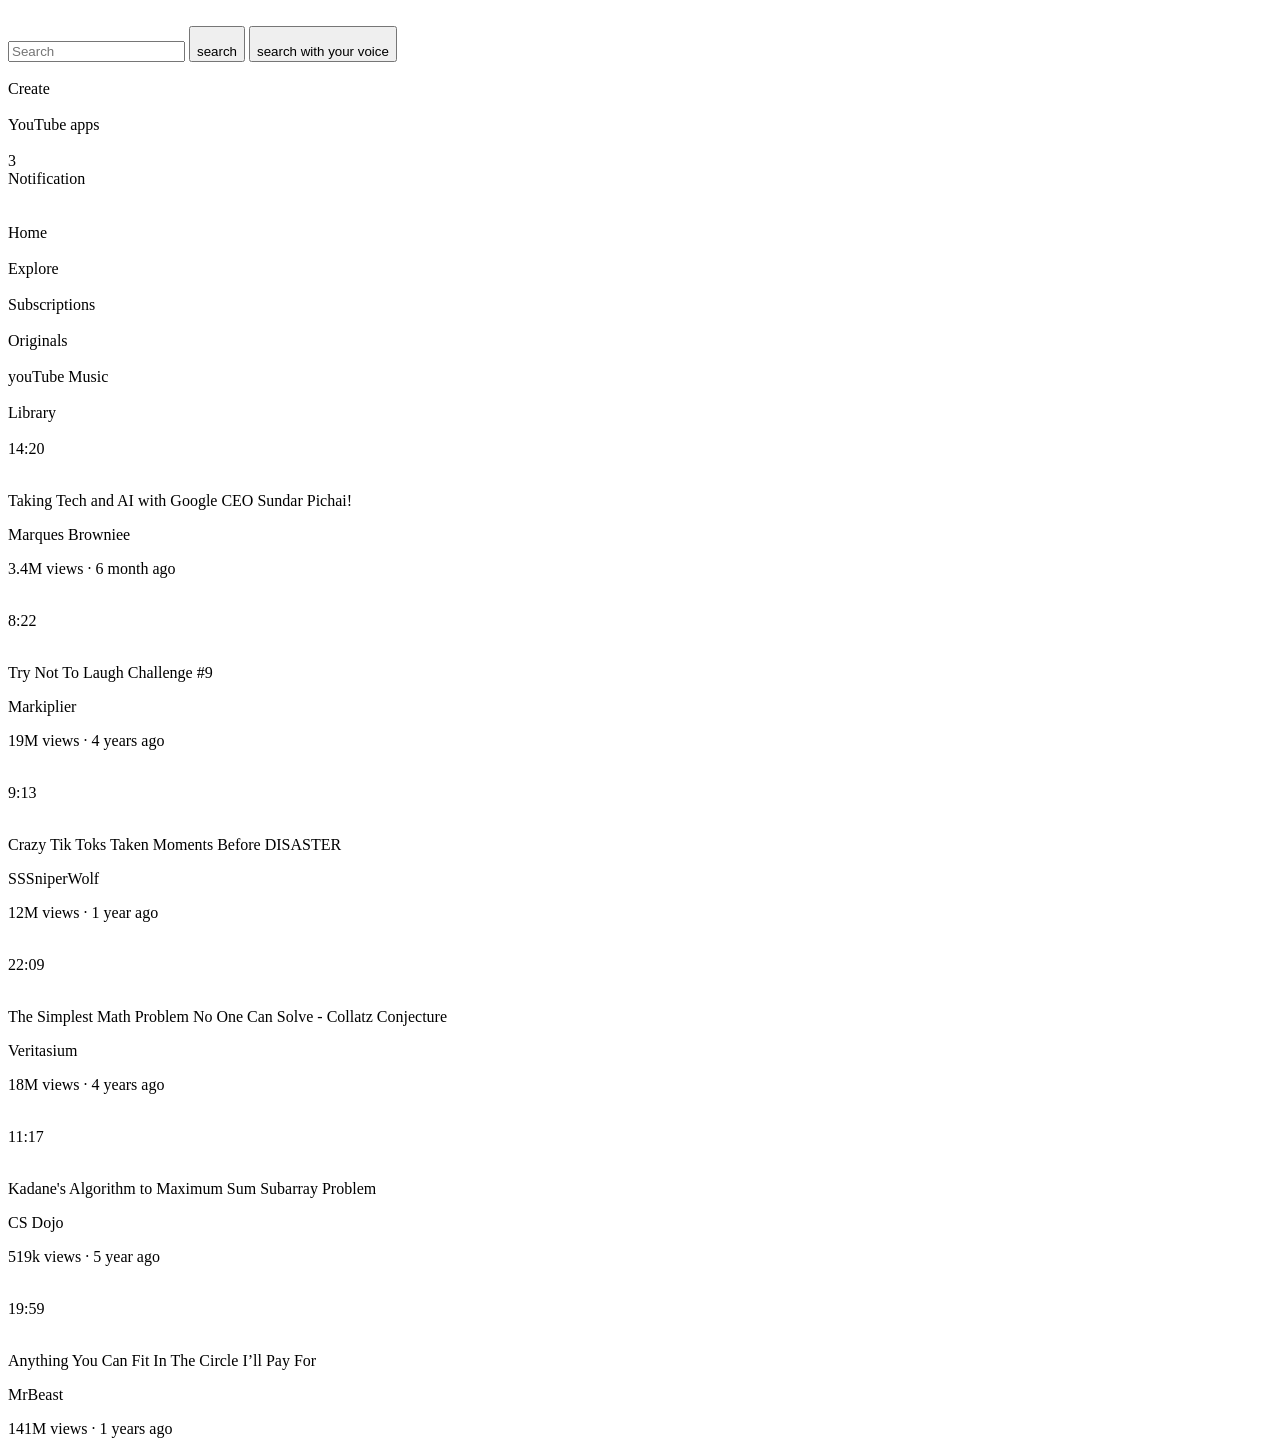
==== index.html @ f72bddb7 "add" ====
<!DOCTYPE html>
<html>
    <head>
        <title>YOUTUBE</title>
        <link rel="preconnect" href="https://fonts.googleapis.com">
        <link rel="preconnect" href="https://fonts.gstatic.com" crossorigin>
        <link href="https://fonts.googleapis.com/css2?family=Roboto:ital,wght@0,100..900;1,100..900&display=swap" rel="stylesheet">
        <link rel="stylesheet" href="/youtube-website/styles/general.css">
        <link rel="stylesheet" href="/youtube-website/styles/header.css">
        <link rel="stylesheet" href="/youtube-website/styles/video.css">
        <link rel="stylesheet" href="/youtube-website/styles/sidebar.css">
    </head>
    <body>
        <div class="header">
            <div class="left-section">
                <img class="hamburger-menu" src="/icons/hamburger-menu.svg" alt="">
                <img class="youtube-logo" src="/icons/youtube-logo.svg" alt="">
            </div>
            <div class="middle-section"><input class="search-bar" type="text" 
                placeholder="Search">
                <button class="search-button">
                    <img class="search-icon" src="/icons/search.svg" alt="">
                    <div class="tooltip">search</div>
                </button>
                <button class="voice-search-button">
                    <img class="voice-search-icon" src="/icons/voice-search-icon.svg" alt="">
                    <div class="tooltip">search with your voice</div>
                </button>
            </div>

            <div class="right-section">
                <div class="upload-icon-container">
                    <img class="upload-icon" src="/icons/upload.svg" alt="">
                    <div class="tooltip">Create</div>
                </div>
                <div class="youtube-apps-icon-container">
                    <img class="youtube-apps-icon" src="/icons/youtube-apps.svg" alt="">
                    <div class="tooltip">YouTube apps</div>
                </div>
                
                <div class="notification-icon-container">
                    <img class="notification-icon" src="/icons/notifications (1).svg" alt="">
                    <div class="notifications-count">3</div>
                    <div class="tooltip">Notification</div>
                </div>
                <img class="current-user-picture" src="/youtube-website/my-channel.jpeg" alt="">
            </div>
        </div>
        <div class="sidebar">
            <div class="sidebar-link">
                <img src="/icons/home.svg" alt="">
                <div>Home</div>
            </div>
            <div class="sidebar-link">
                <img src="/icons/explore.svg" alt="">
                <div>Explore</div>
            </div>
            <div class="sidebar-link">
                <img src="/icons/subscriptions.svg" alt="">
                <div>Subscriptions</div>
            </div>
            <div class="sidebar-link">
                <img src="/icons/originals.svg" alt="">
                <div>Originals</div>
            </div>
            <div class="sidebar-link">
                <img src="/icons/youtube-music.svg" alt="">
                <div>youTube Music</div>
            </div>
            <div class="sidebar-link">
                <img src="/icons/library.svg" alt="">
                <div>Library</div>
            </div>
        </div>
        <div class="video-all">
        <div class="video-preview">
            <div class="thumnail-row" >
                <img class="p1" src="/youtube-website/thumbnail-1.webp" alt="">
                <div class="video-time">14:20</div>
            </div>
            <div class="video-grid-info">
                <div class="channel-picture">
                    <img class="profile-picture" src="/youtube-website/profile-1.jpeg" alt="">
                </div>
                <div class="video-info">
                    <p class="video-title ">
                    Taking Tech and AI 
                    with Google CEO Sundar Pichai&excl;
                    </p>
                    <p class="video-author">
                        Marques Browniee
                    </p>
                    <p class="video-status">
                    3.4M views &#183; 6 month ago 
                    </p>
                </div>
            </div>
        </div>

        <div class="video-preview">
            <div class="thumnail-row" >
                <img class="p1" src="/youtube-website/thumbnail-2.webp" alt="">
                <div class="video-time">8:22</div>
            </div>
            <div class="video-grid-info">
                <div class="channel-picture">
                    <img class="profile-picture" src="/youtube-website/profile-2.jpeg" alt="">
                </div>
                <div class="video-info">
                    <p class="video-title ">
                        Try Not To Laugh Challenge #9
                    </p>
                    <p class="video-author">
                        Markiplier
                    </p>
                    <p class="video-status">
                    19M views &#183; 4 years ago 
                    </p>
                </div>
            </div>
        </div>


        <div class="video-preview">
            <div class="thumnail-row" >
                <img class="p1" src="/youtube-website/thumbnail-3.webp" alt="">
                <div class="video-time">9:13</div>
            </div>
            <div class="video-grid-info">
                <div class="channel-picture">
                    <img class="profile-picture" src="/youtube-website/profile-3.jpeg" alt="">
                </div>
                <div class="video-info">
                    <p class="video-title ">
                        Crazy Tik Toks Taken Moments Before DISASTER
                    </p>
                    <p class="video-author">
                        SSSniperWolf
                    </p>
                    <p class="video-status">
                    12M views &#183; 1 year ago 
                    </p>
                </div>
            </div>
        </div>

        <div class="video-preview">
            <div class="thumnail-row" >
                <img class="p1" src="/youtube-website/thumbnail-4.webp" alt="">
                <div class="video-time">22:09</div>
            </div>
            <div class="video-grid-info">
                <div class="channel-picture">
                    <img class="profile-picture" src="/youtube-website/profile-4.jpeg" alt="">
                </div>
                <div class="video-info">
                    <p class="video-title "> 
                        The Simplest Math Problem No One 
                        Can Solve - Collatz Conjecture
                    </p>
                    <p class="video-author">
                        Veritasium
                    </p>
                    <p class="video-status">
                    18M views &#183; 4 years ago 
                    </p>
                </div>
            </div>
        </div>


        <div class="video-preview">
            <div class="thumnail-row" >
                <img class="p1" src="/youtube-website/thumbnail-5.webp" alt="">
                <div class="video-time">11:17</div>
            </div>
            <div class="video-grid-info">
                <div class="channel-picture">
                    <img class="profile-picture" src="/youtube-website/profile-5.jpeg" alt="">
                </div>
                <div class="video-info">
                    <p class="video-title "> 
                        Kadane's Algorithm to Maximum 
                        Sum Subarray Problem
                    </p>
                    <p class="video-author">
                        CS Dojo
                    </p>
                    <p class="video-status">
                    519k views &#183; 5 year ago 
                    </p>
                </div>
            </div>
        </div>

        <div class="video-preview">
            <div class="thumnail-row" >
                <img class="p1" src="/youtube-website/thumbnail-6.webp" alt="">
                <div class="video-time">19:59</div>
            </div>
            <div class="video-grid-info">
                <div class="channel-picture">
                    <img class="profile-picture" src="/youtube-website/profile-6.jpeg" alt="">
                </div>
                <div class="video-info">
                    <p class="video-title ">
                        Anything You Can Fit In The 
                        Circle I’ll Pay For
                    </p>
                    <p class="video-author">
                        MrBeast
                    </p>
                    <p class="video-status">
                    141M views &#183; 1 years ago 
                    </p>
                </div>
            </div>
        </div>
        </div>

    </body>
</html>
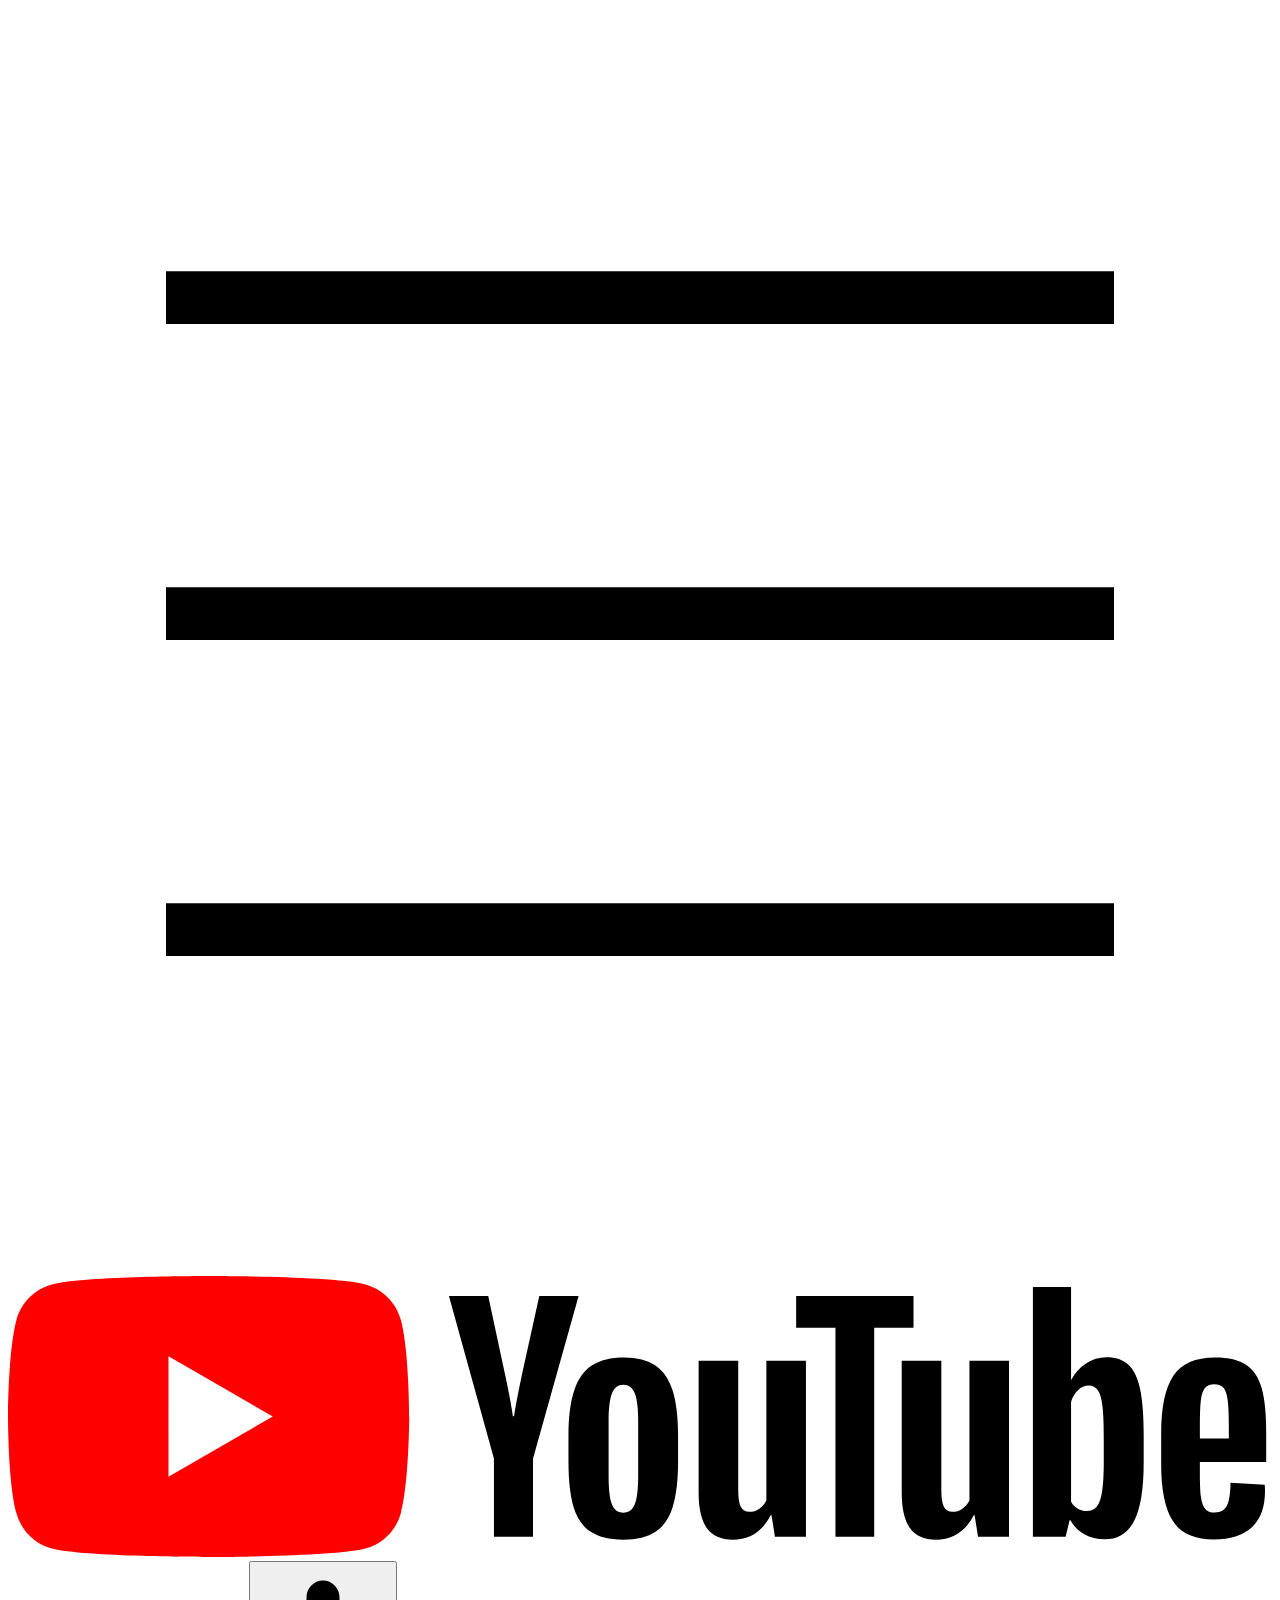
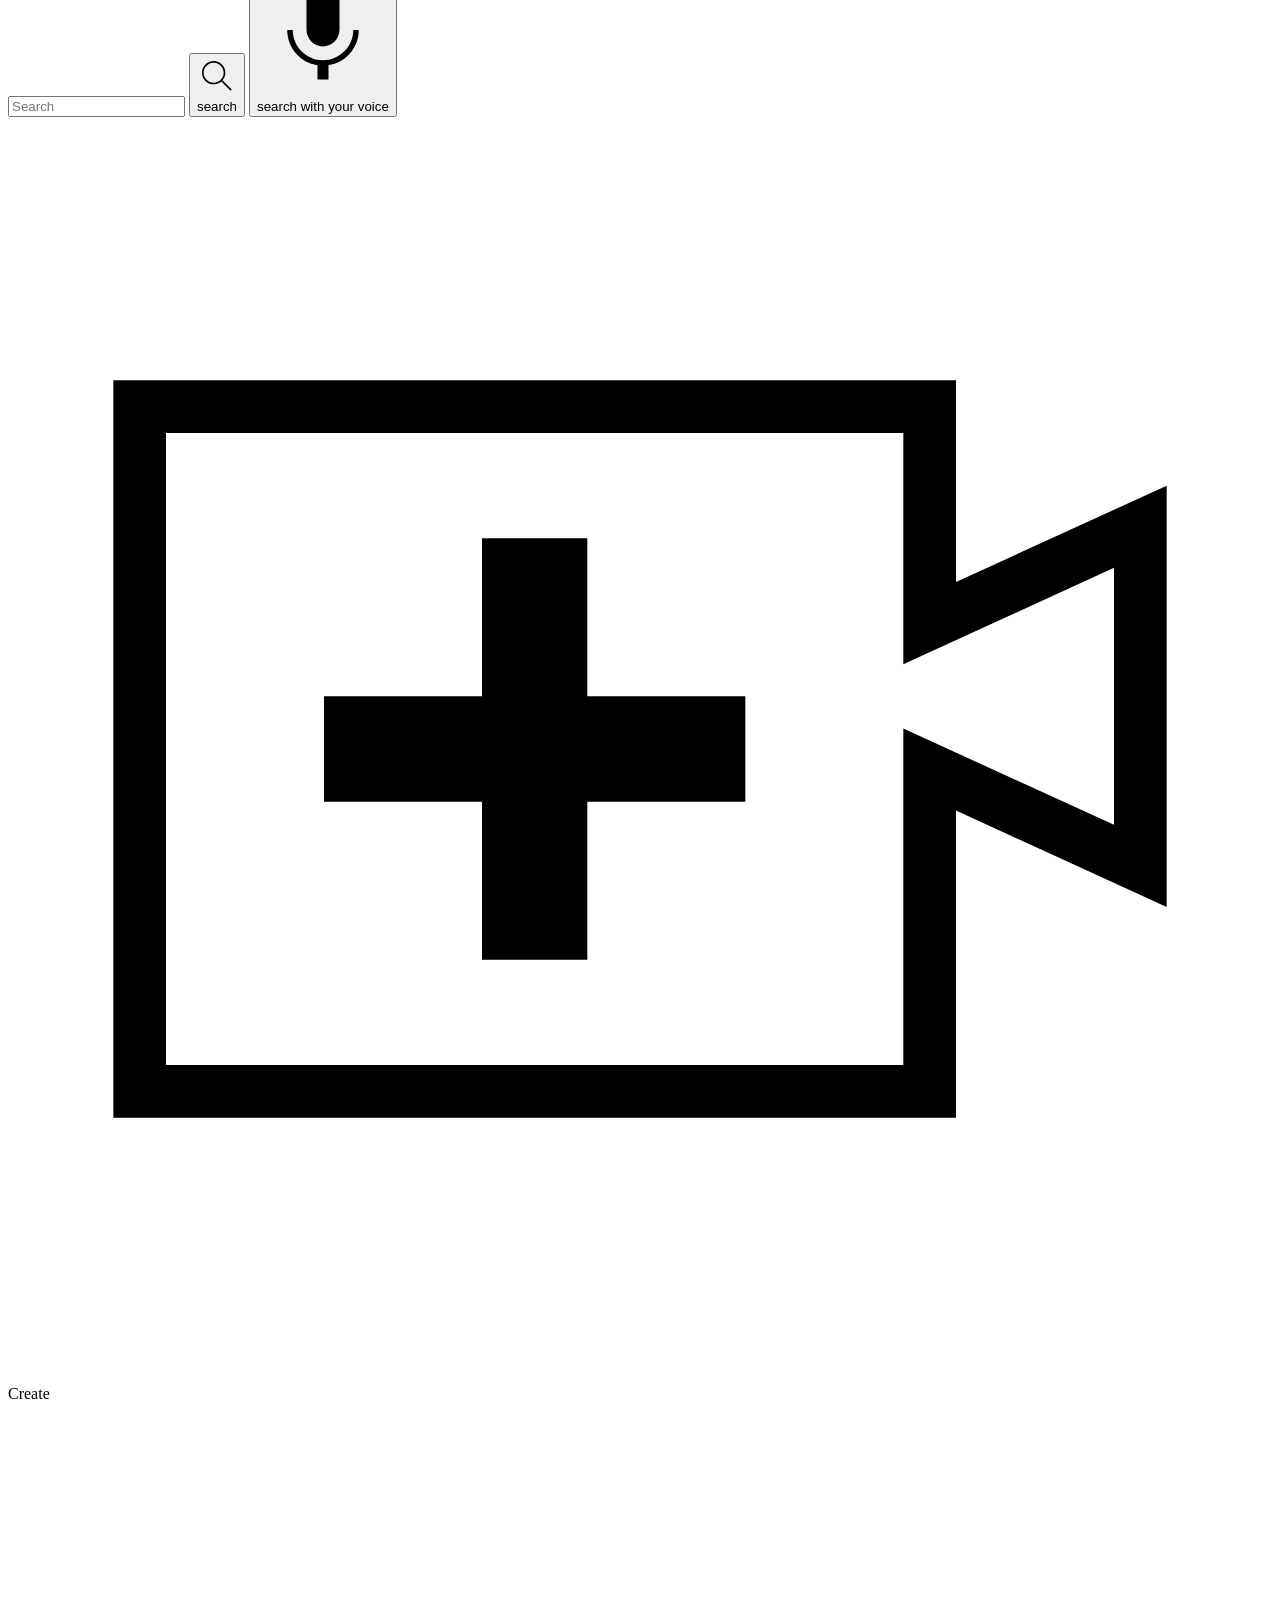
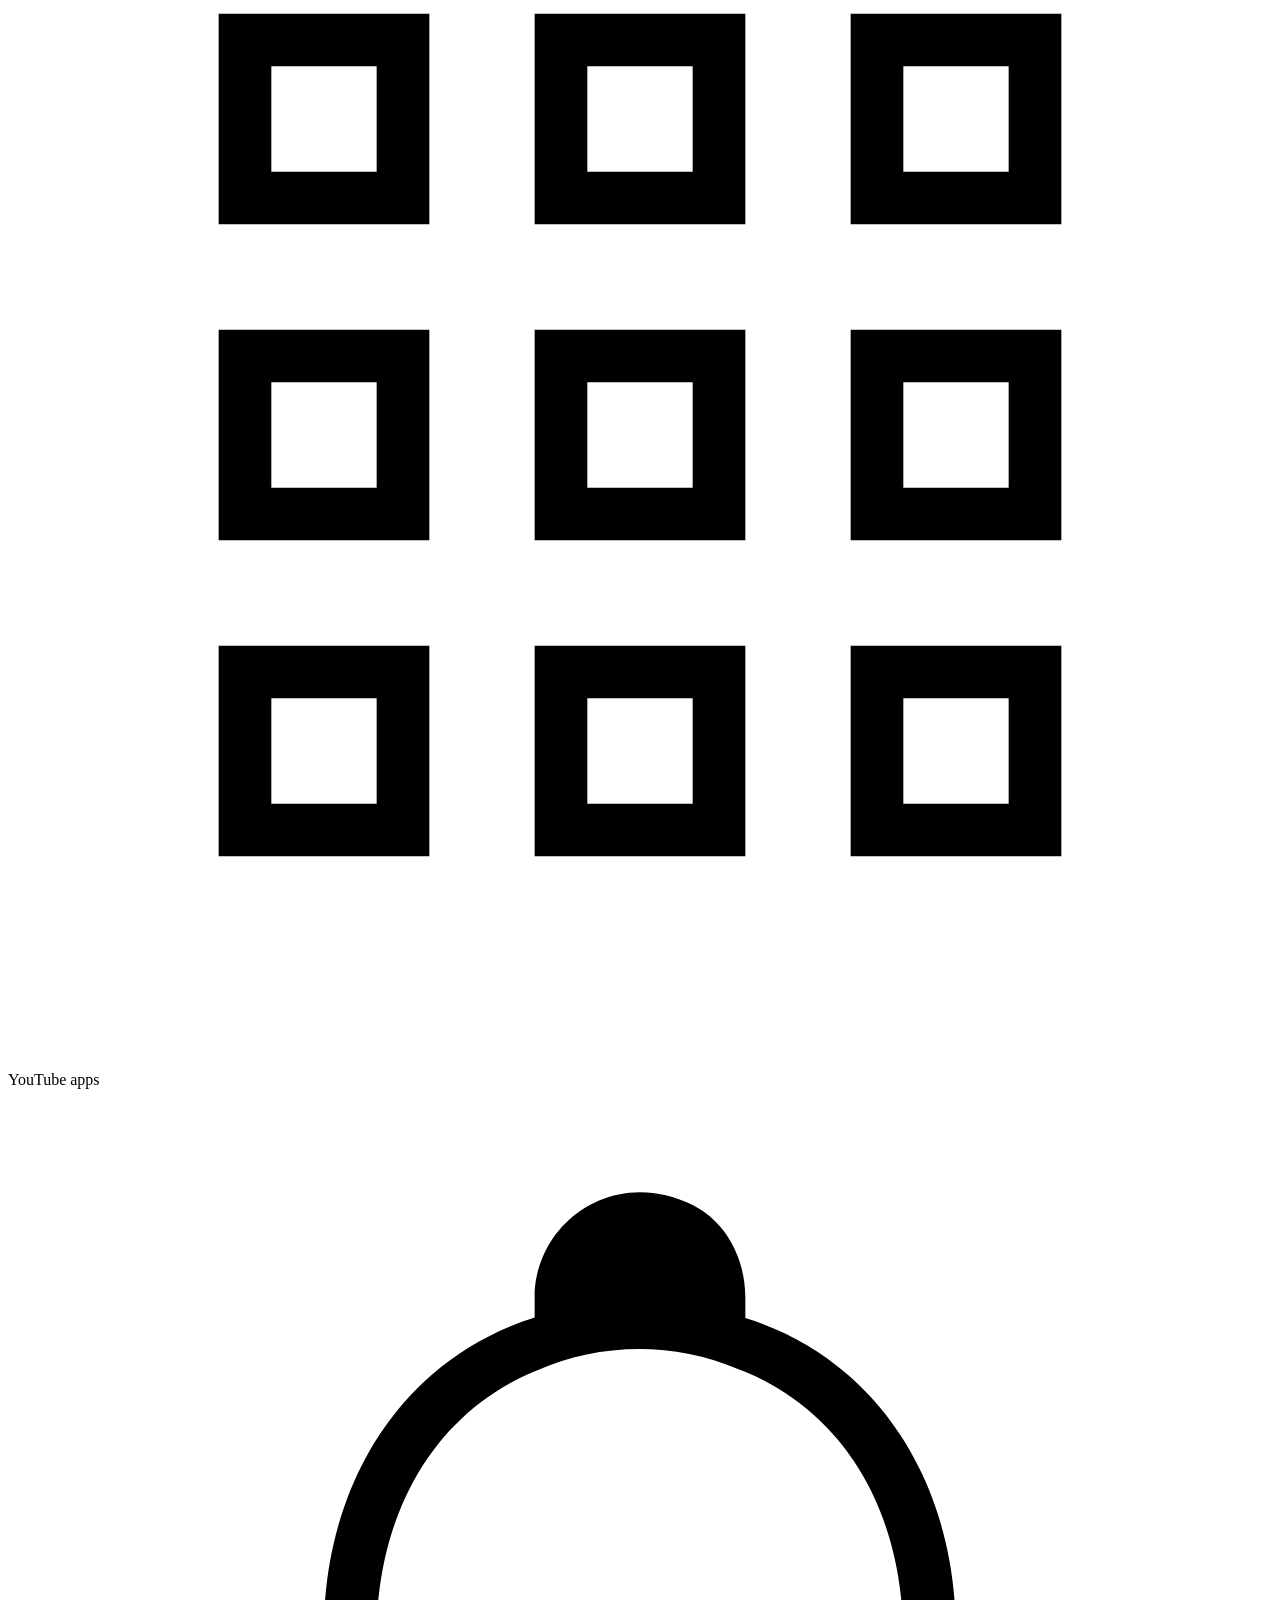
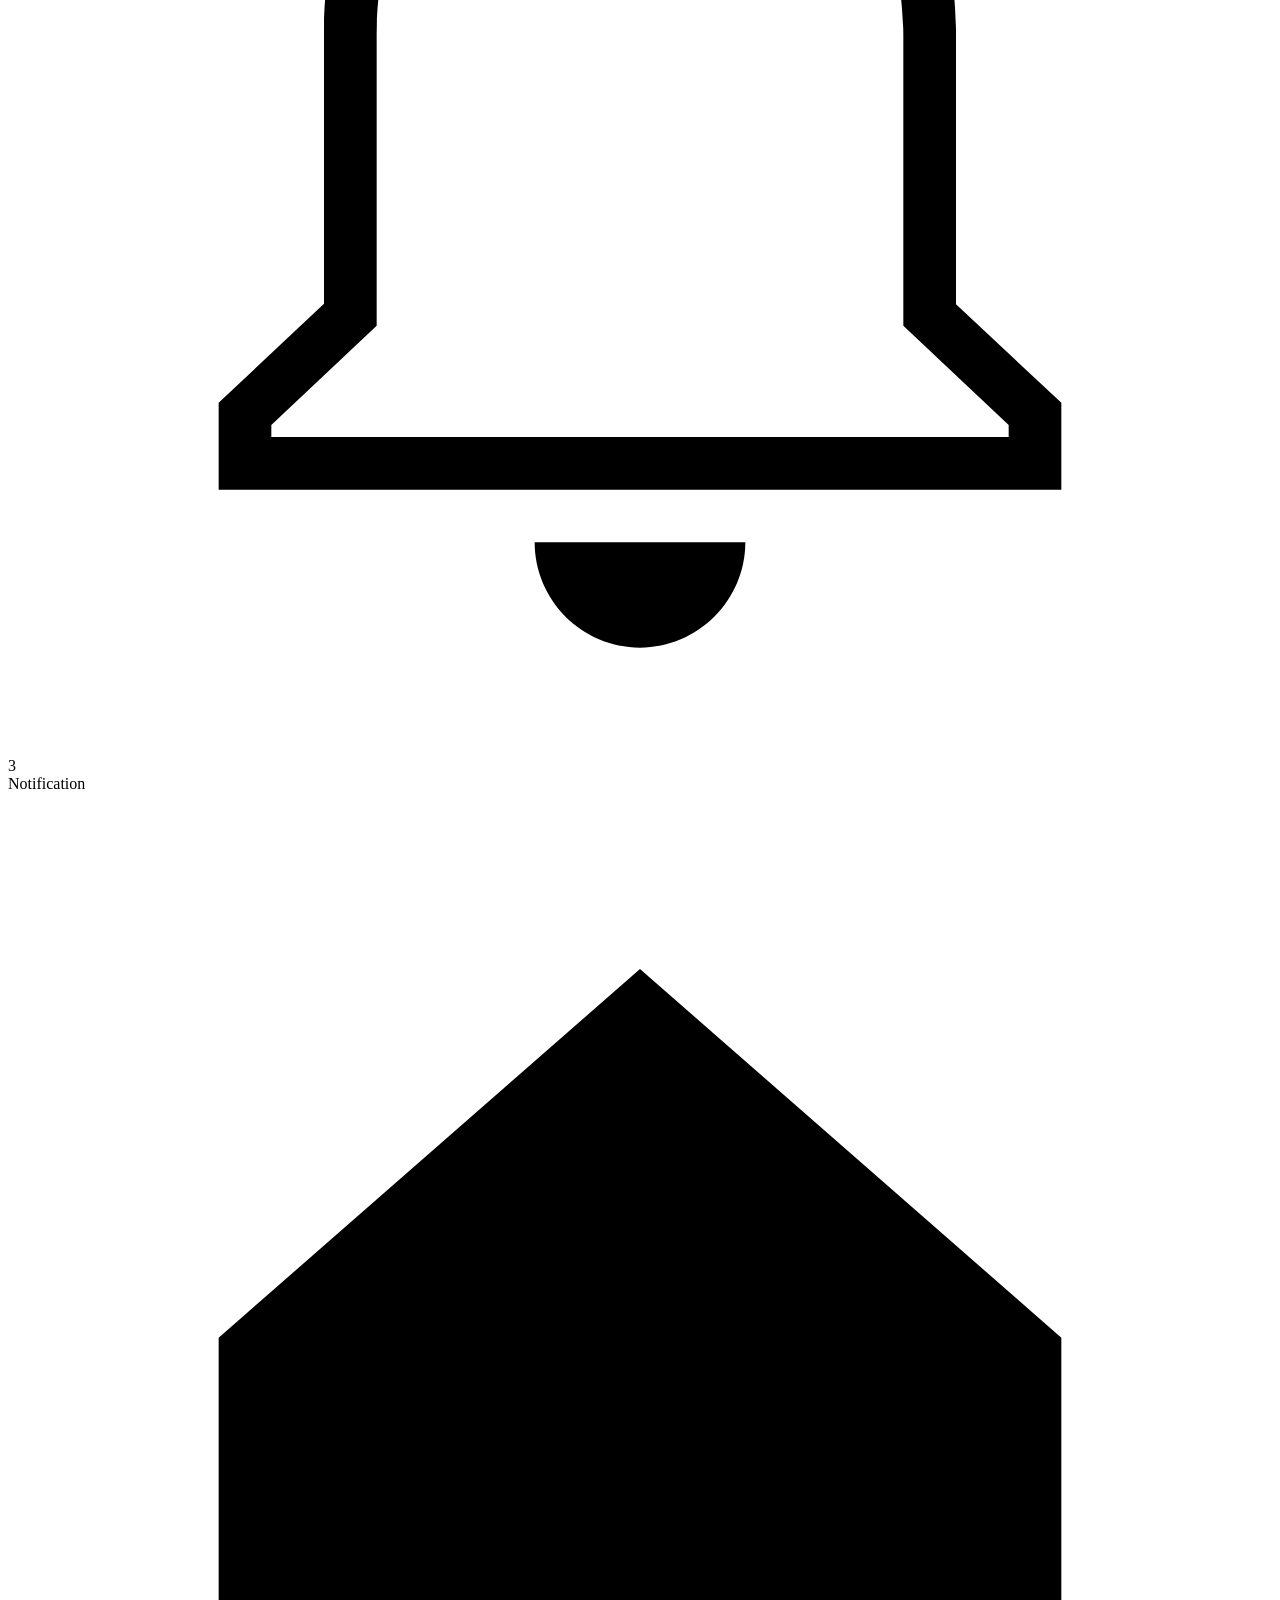
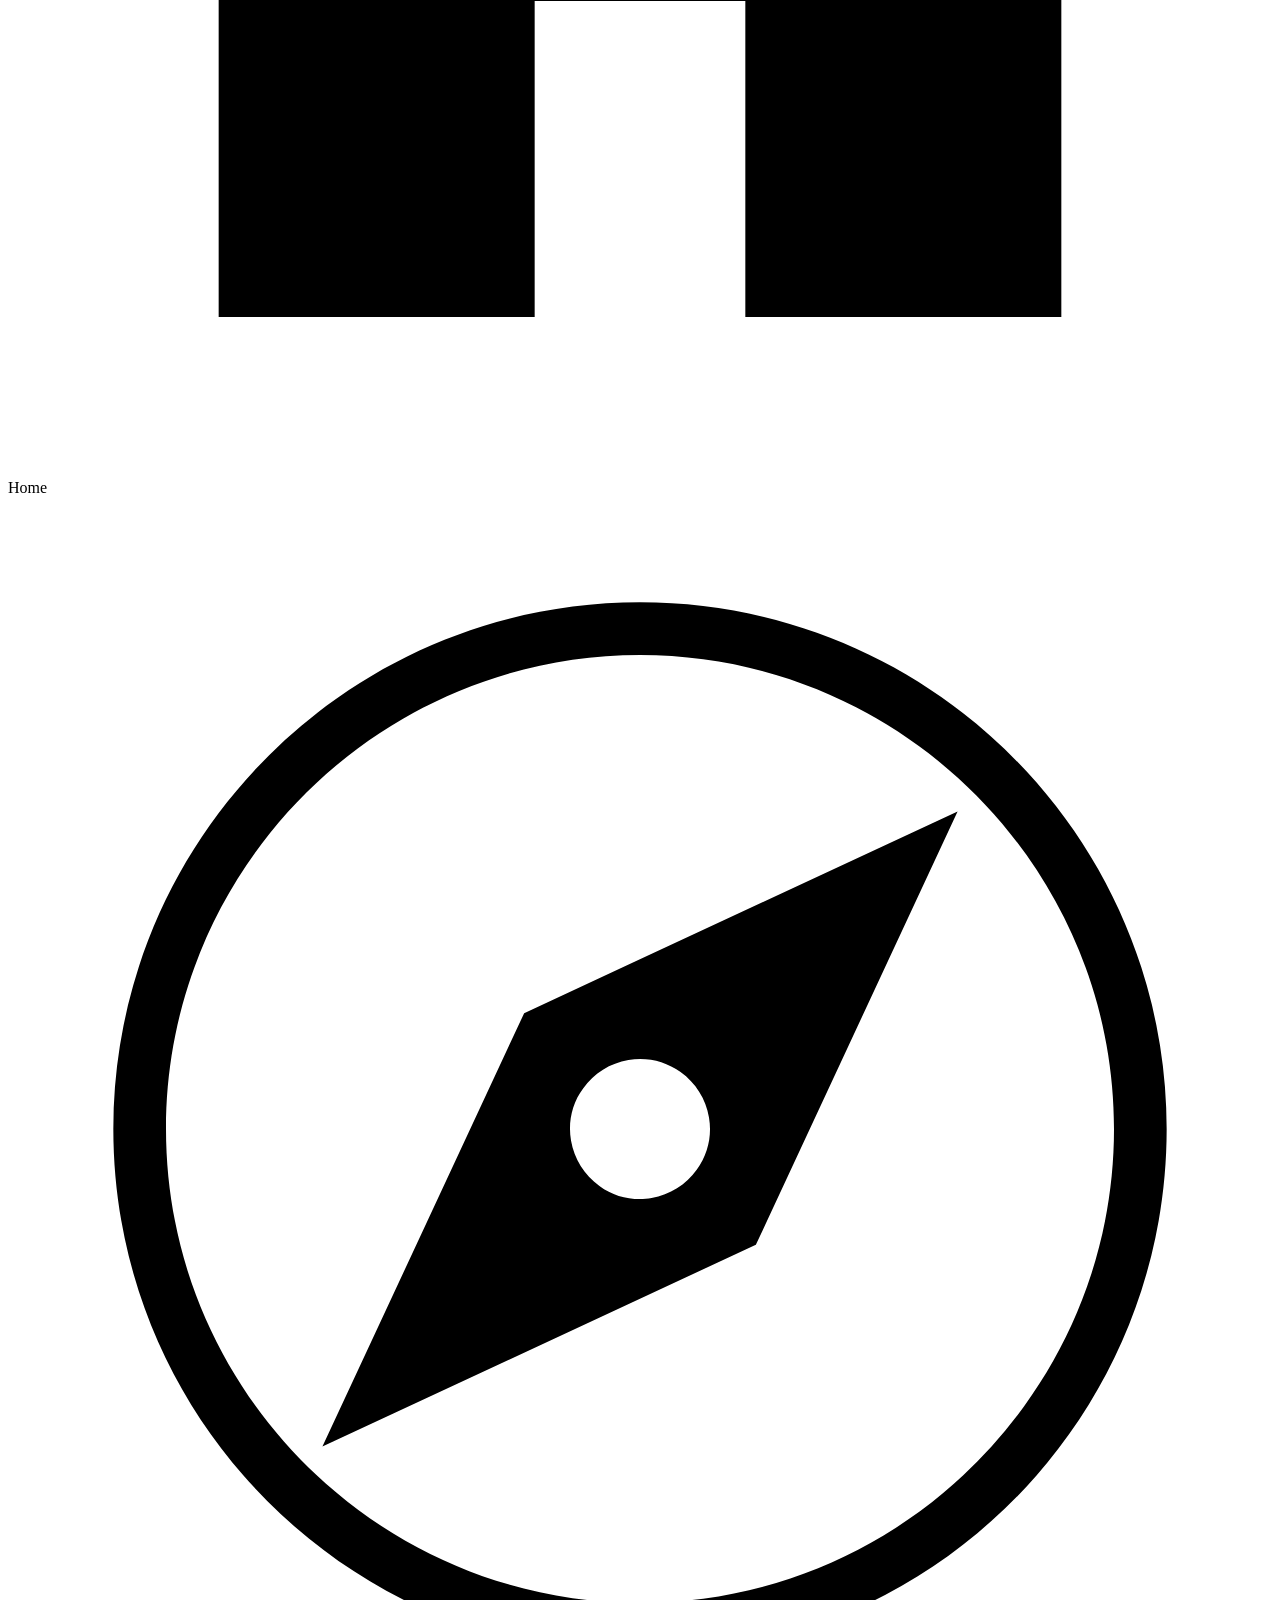
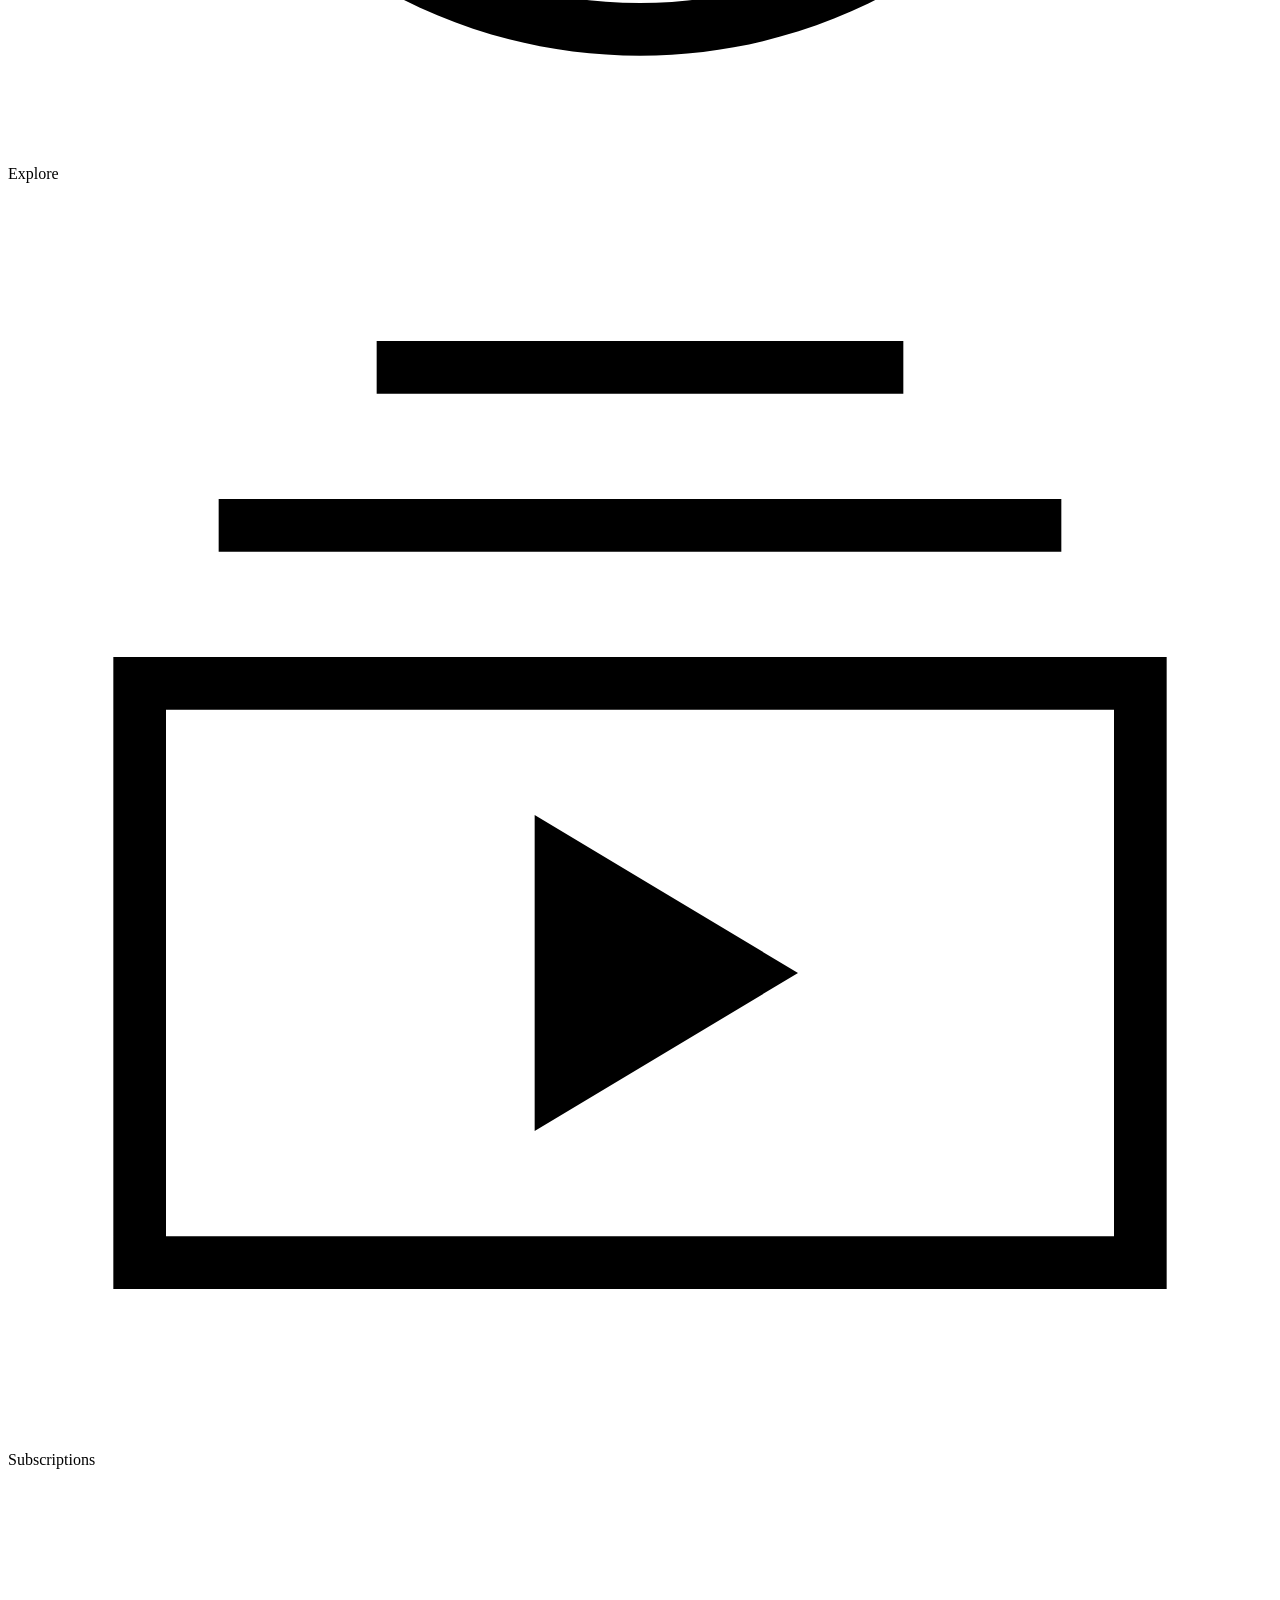
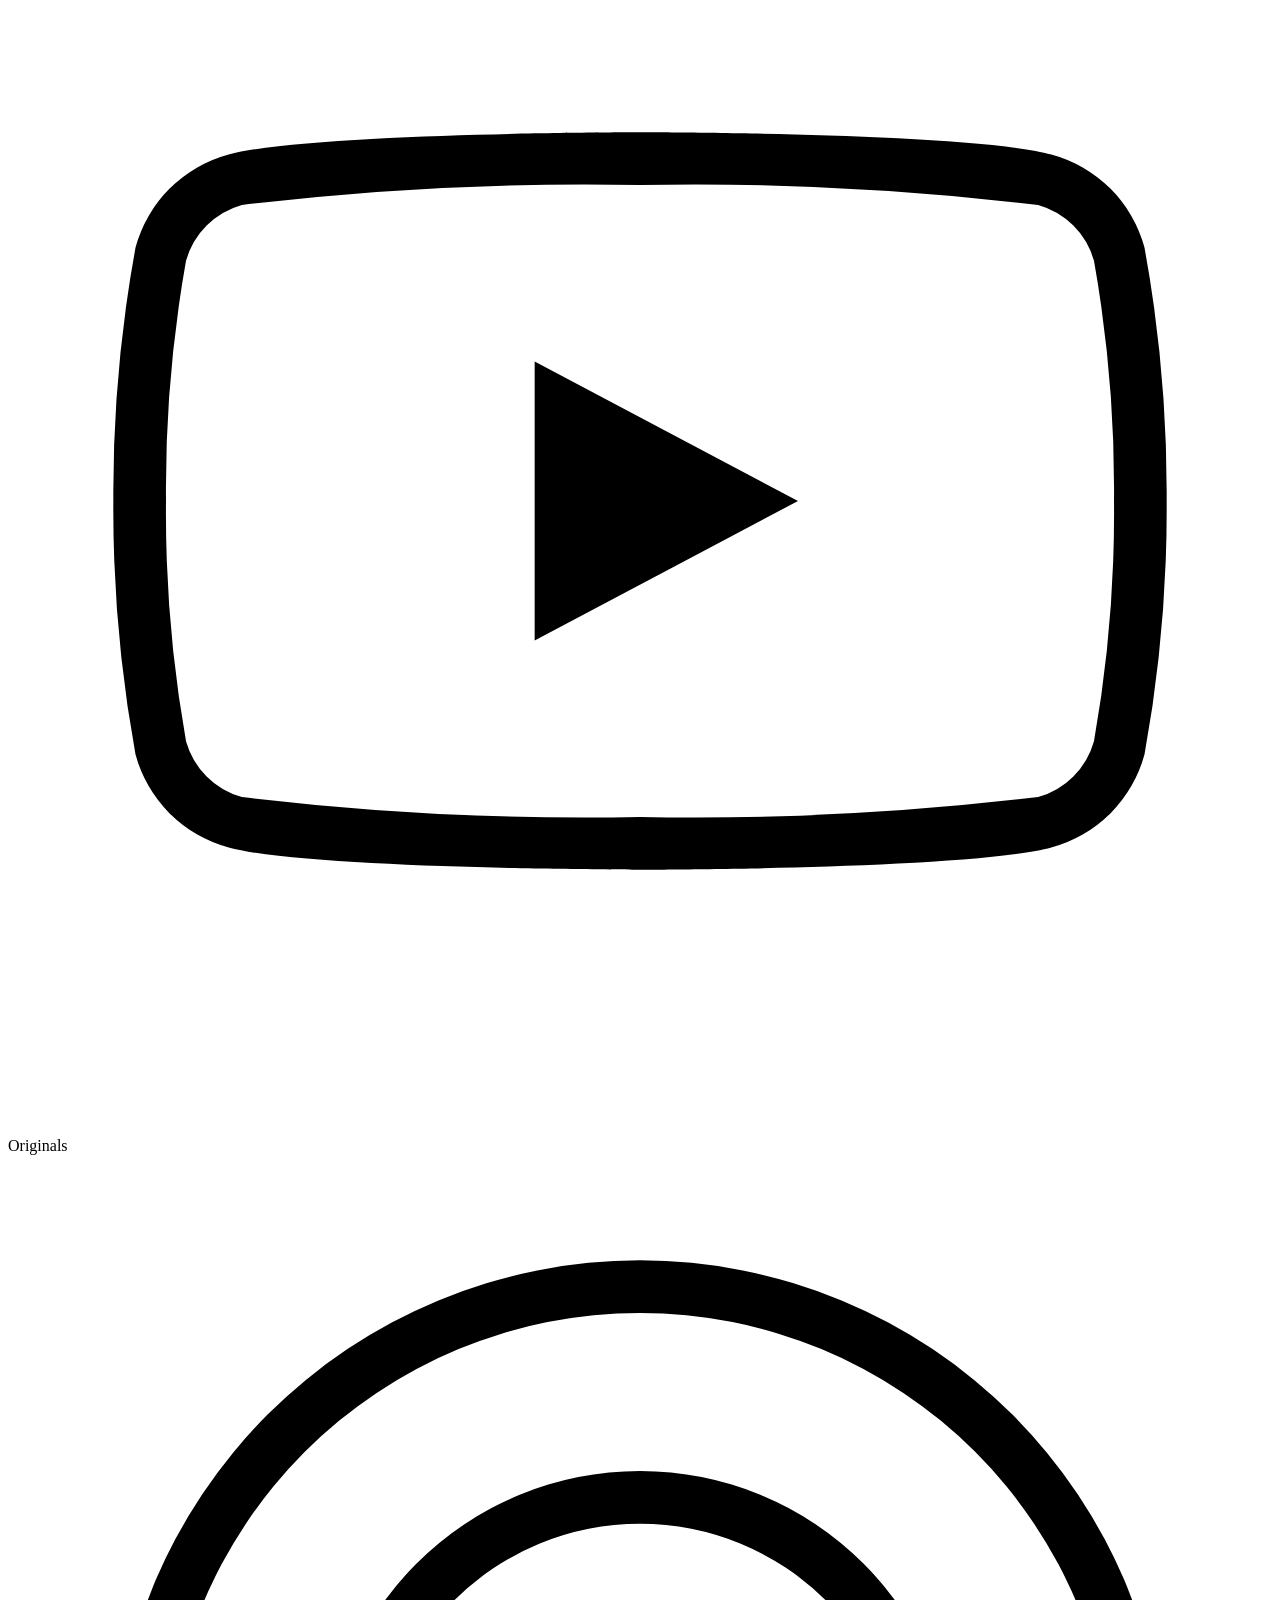
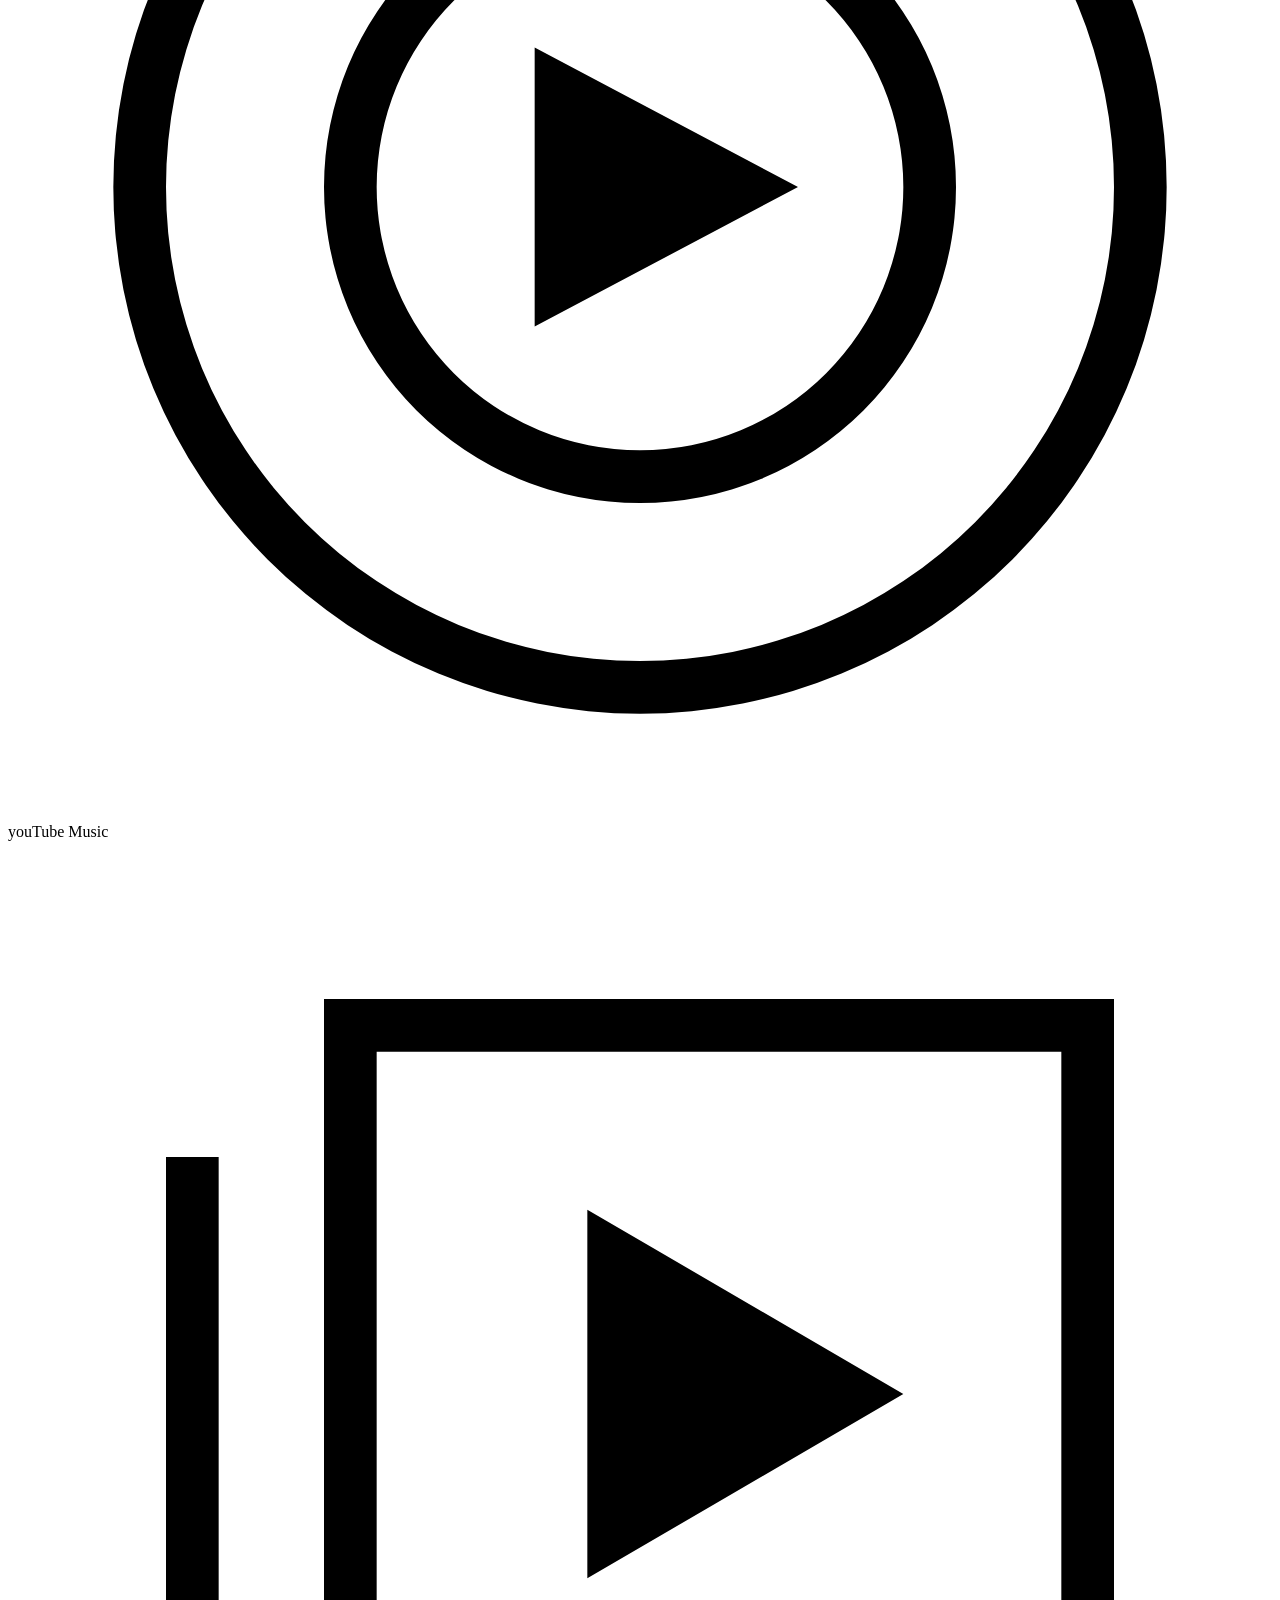
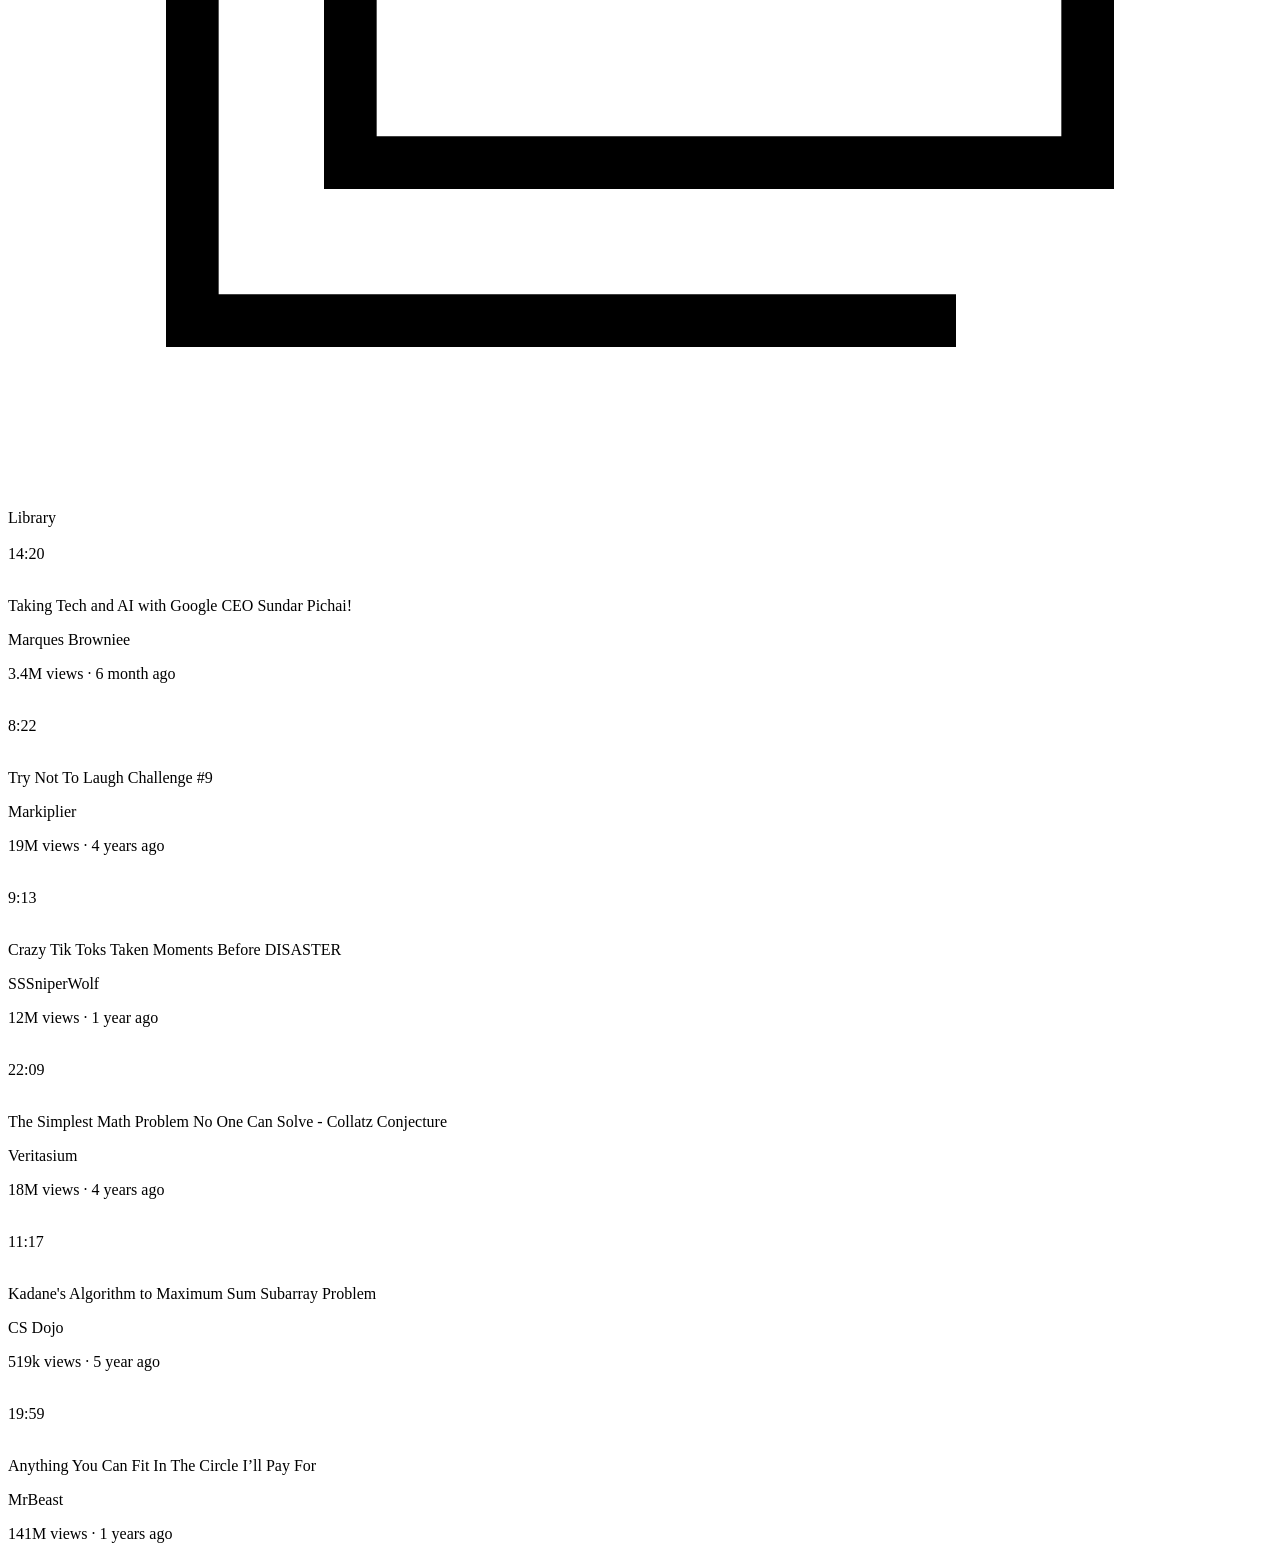
==== commit 7cd12923: "add" ====
--- a/index.html
+++ b/index.html
@@ -13,62 +13,62 @@
     <body>
         <div class="header">
             <div class="left-section">
-                <img class="hamburger-menu" src="/icons/hamburger-menu.svg" alt="">
-                <img class="youtube-logo" src="/icons/youtube-logo.svg" alt="">
+                <img class="hamburger-menu" src="icons/hamburger-menu.svg" alt="">
+                <img class="youtube-logo" src="icons/youtube-logo.svg" alt="">
             </div>
             <div class="middle-section"><input class="search-bar" type="text" 
                 placeholder="Search">
                 <button class="search-button">
-                    <img class="search-icon" src="/icons/search.svg" alt="">
+                    <img class="search-icon" src="icons/search.svg" alt="">
                     <div class="tooltip">search</div>
                 </button>
                 <button class="voice-search-button">
-                    <img class="voice-search-icon" src="/icons/voice-search-icon.svg" alt="">
+                    <img class="voice-search-icon" src="icons/voice-search-icon.svg" alt="">
                     <div class="tooltip">search with your voice</div>
                 </button>
             </div>
 
             <div class="right-section">
                 <div class="upload-icon-container">
-                    <img class="upload-icon" src="/icons/upload.svg" alt="">
+                    <img class="upload-icon" src="icons/upload.svg" alt="">
                     <div class="tooltip">Create</div>
                 </div>
                 <div class="youtube-apps-icon-container">
-                    <img class="youtube-apps-icon" src="/icons/youtube-apps.svg" alt="">
+                    <img class="youtube-apps-icon" src="icons/youtube-apps.svg" alt="">
                     <div class="tooltip">YouTube apps</div>
                 </div>
                 
                 <div class="notification-icon-container">
-                    <img class="notification-icon" src="/icons/notifications (1).svg" alt="">
+                    <img class="notification-icon" src="icons/notifications (1).svg" alt="">
                     <div class="notifications-count">3</div>
                     <div class="tooltip">Notification</div>
                 </div>
-                <img class="current-user-picture" src="/youtube-website/my-channel.jpeg" alt="">
+                <img class="current-user-picture" src="youtube-website/my-channel.jpeg" alt="">
             </div>
         </div>
         <div class="sidebar">
             <div class="sidebar-link">
-                <img src="/icons/home.svg" alt="">
+                <img src="icons/home.svg" alt="">
                 <div>Home</div>
             </div>
             <div class="sidebar-link">
-                <img src="/icons/explore.svg" alt="">
+                <img src="icons/explore.svg" alt="">
                 <div>Explore</div>
             </div>
             <div class="sidebar-link">
-                <img src="/icons/subscriptions.svg" alt="">
+                <img src="icons/subscriptions.svg" alt="">
                 <div>Subscriptions</div>
             </div>
             <div class="sidebar-link">
-                <img src="/icons/originals.svg" alt="">
+                <img src="icons/originals.svg" alt="">
                 <div>Originals</div>
             </div>
             <div class="sidebar-link">
-                <img src="/icons/youtube-music.svg" alt="">
+                <img src="icons/youtube-music.svg" alt="">
                 <div>youTube Music</div>
             </div>
             <div class="sidebar-link">
-                <img src="/icons/library.svg" alt="">
+                <img src="icons/library.svg" alt="">
                 <div>Library</div>
             </div>
         </div>
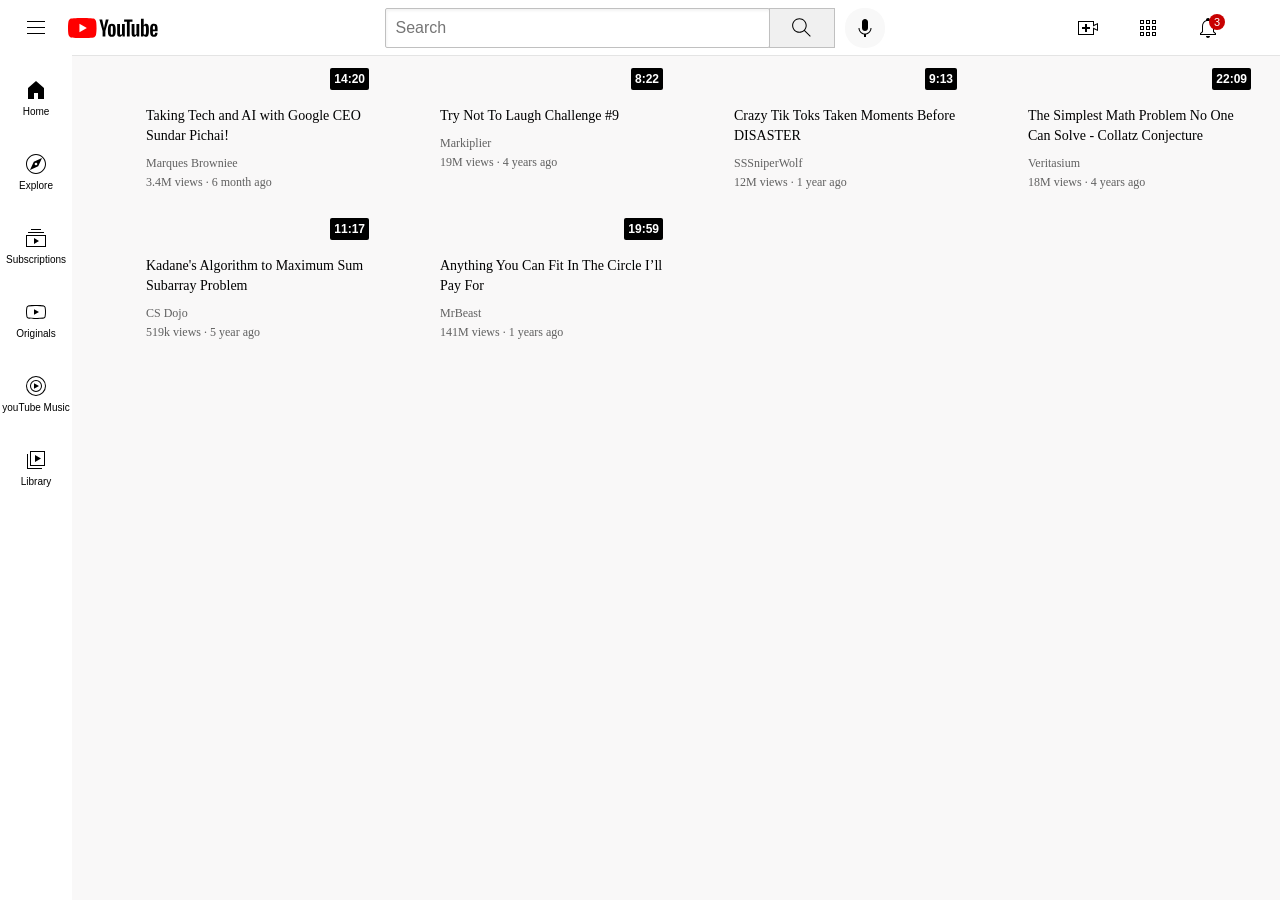
==== commit 9f6aeaec: "add" ====
--- a/index.html
+++ b/index.html
@@ -5,10 +5,10 @@
         <link rel="preconnect" href="https://fonts.googleapis.com">
         <link rel="preconnect" href="https://fonts.gstatic.com" crossorigin>
         <link href="https://fonts.googleapis.com/css2?family=Roboto:ital,wght@0,100..900;1,100..900&display=swap" rel="stylesheet">
-        <link rel="stylesheet" href="/youtube-website/styles/general.css">
-        <link rel="stylesheet" href="/youtube-website/styles/header.css">
-        <link rel="stylesheet" href="/youtube-website/styles/video.css">
-        <link rel="stylesheet" href="/youtube-website/styles/sidebar.css">
+        <link rel="stylesheet" href="/styles/video.css">
+        <link rel="stylesheet" href="/styles/general.css">
+        <link rel="stylesheet" href="/styles/header.css">
+        <link rel="stylesheet" href="/styles/sidebar.css">
     </head>
     <body>
         <div class="header">
--- a/styles/video.css
+++ b/styles/video.css
@@ -0,0 +1,67 @@
+
+ .p1{
+     width: 100% ;
+ }
+
+ .video-title{
+     margin-top: 0;
+     font-size: 14px;
+     font-weight: 500;
+     line-height: 20px;
+     margin-bottom: 10px;
+ }
+ .video-author,.video-status{
+     font-size: 12px;
+     color: rgb(96, 96, 96);
+ }
+ .video-author{
+     margin-bottom: 4px;
+ }
+ .profile-picture{
+     width: 36px;
+     border-radius: 50px;
+ }
+ .thumnail-row{
+    margin-bottom: 8px;
+    position: relative; 
+ }
+ .video-grid-info{
+     display: grid;
+     grid-template-columns: 50px 1fr;
+ }
+ .video-all{
+     display: grid;
+     grid-template-columns: 1fr 1fr 1fr;
+     column-gap: 16px;
+     row-gap: 40px;
+ }
+ @media (max-width: 750px) {
+    .video-all{
+        grid-template-columns: 1fr 1fr;
+    }
+ }
+ 
+  @media (min-width: 751px) and (max-width: 999px){
+    .video-all{
+        grid-template-columns: 1fr 1fr 1fr;
+    }
+  }
+
+ @media (min-width: 1000px){
+    .video-all{
+        grid-template-columns: 1fr 1fr 1fr 1fr;
+    }
+ }
+
+ .video-time{
+    font-family: Roboto,arial;
+    font-size: 12px;
+    font-weight: bold;
+    padding: 4px;
+    border-radius: 2px;
+    position: absolute;
+    background-color: black;
+    color: white;
+    right: 5px;
+    bottom: 8px;   
+ }
--- a/styles/general.css
+++ b/styles/general.css
@@ -0,0 +1,12 @@
+p{
+     font-family: Roboto;
+     margin-top: 0;
+     margin-bottom: 0;
+ }
+ body{
+    margin: 0;
+    padding-top: 80px;
+    padding-left: 96px;
+    padding-right: 24px;
+    background-color: rgb(249, 248, 248);
+ }
--- a/styles/header.css
+++ b/styles/header.css
@@ -0,0 +1,148 @@
+.header{
+     height: 55px;
+     display: flex;
+     flex-direction: row;
+     justify-content: space-between;
+     position: fixed;
+     top: 0;
+     left: 0;
+     right: 0;
+     background-color: white;
+     border-bottom-width: 1px;
+     border-bottom-color: rgb(228, 228, 228);
+     border-bottom-style: solid;
+     z-index: 100;
+}
+.left-section{
+     align-items: center;
+     display: flex;
+}
+.hamburger-menu{
+     height: 24px;
+     margin-left: 24px;
+     margin-right: 20px;
+}
+.youtube-logo{
+     height: 20px;
+}
+
+.middle-section{
+     flex: 1;
+     margin-left: 70px;
+     margin-right: 35px;
+     max-width: 500px;
+     display: flex;
+     align-items: center;
+}
+.search-bar::placeholder{
+     font-family: Roboto,Arial, Helvetica, sans-serif;
+     font-size: 16px;
+}
+.search-icon{
+     height: 25px;
+}
+.search-bar{
+     flex: 1;
+     height: 36px;
+     padding-left: 10px;
+     font-size: 16px;
+     border-width: 1px;
+     border-style: solid;
+     border-color: rgb(192, 192, 192);
+     border-radius: 2px;
+     box-shadow: inset 1px 2px 3px rgba(0, 0, 0, 0.05);
+     width: 0;
+}
+.search-button{
+     height: 40px;
+     width: 66px;
+     background-color: rgb(240, 240, 240);
+     border-width: 1px;
+     border-style: solid;
+     border-color: rgb(192, 192, 192);
+     margin-left: -1px;
+     margin-right: 10px;
+     position: relative;
+}
+.search-button .tooltip,
+.voice-search-button .tooltip,
+.upload-icon-container .tooltip,
+.youtube-apps-icon-container .tooltip,
+.notification-icon-container .tooltip{
+     font-family: Roboto,arial;
+     position: absolute;
+     bottom: -30px;
+     background-color: grey;
+     color: white;
+     padding: 4px 8px;
+     border-radius: 2px;
+     font-size: 12px;
+     opacity: 0;
+     transition: opacity 0.15s;
+     pointer-events: none ;
+     white-space: nowrap;
+}
+.search-button:hover .tooltip,
+.voice-search-button:hover .tooltip,
+.upload-icon-container:hover .tooltip,
+.youtube-apps-icon-container:hover .tooltip,
+.notification-icon-container:hover .tooltip{
+     opacity: 1;
+
+}
+.search-button, .voice-search-button,
+.upload-icon-container,
+.youtube-apps-icon-container,
+.notification-icon-container{
+     position: relative;
+     display: flex;
+     justify-content: center;
+     align-items: center;
+}
+.voice-search-button{
+     height: 40px;
+     width: 40px;
+     border-radius: 19px;
+     border: none;
+     background-color: rgb(248, 248, 248);
+}
+.voice-search-icon{
+     height: 24px;
+
+
+}
+.right-section{
+     width: 180px;
+     display: flex;
+     align-items: center;
+     justify-content: space-between;
+     margin-right: 24px;
+     flex-shrink: 0;
+}
+.upload-icon{
+     height: 24px;
+}
+.youtube-apps-icon{
+     height: 24px;
+}
+.notification-icon{
+     height: 24px;
+}
+.notification-icon-container{
+     position: relative;
+}
+.notifications-count{
+     position: absolute;
+     top: -2px;
+     right: -5px;
+     background-color: rgb(200, 0, 0);
+     color: white;
+     font-family: arial;
+     font-size: 11px;
+     padding: 2px 5px;
+     border-radius: 10px;
+}
+.current-user-picture{
+     height: 32px;
+     border-radius: 16px;
+}
--- a/styles/sidebar.css
+++ b/styles/sidebar.css
@@ -0,0 +1,30 @@
+.sidebar{
+    position: fixed;
+    left: 0;
+    bottom: 0;
+    top: 55px;
+    background-color: white;
+    width: 72px;
+    z-index: 200;
+    padding-top: 5px;
+}
+.sidebar-link{
+    height: 74px;
+    display: flex ;
+    flex-direction: column;
+    align-items: center;
+    justify-content: center;
+    cursor: pointer;
+    
+}
+.sidebar-link:hover{
+    background-color:  rgb(226, 226, 226);
+}
+.sidebar-link img{
+    height: 24px;
+    margin-bottom: 4px;
+}
+.sidebar-link div{
+    font-family: Arial;
+    font-size: 10px;
+}
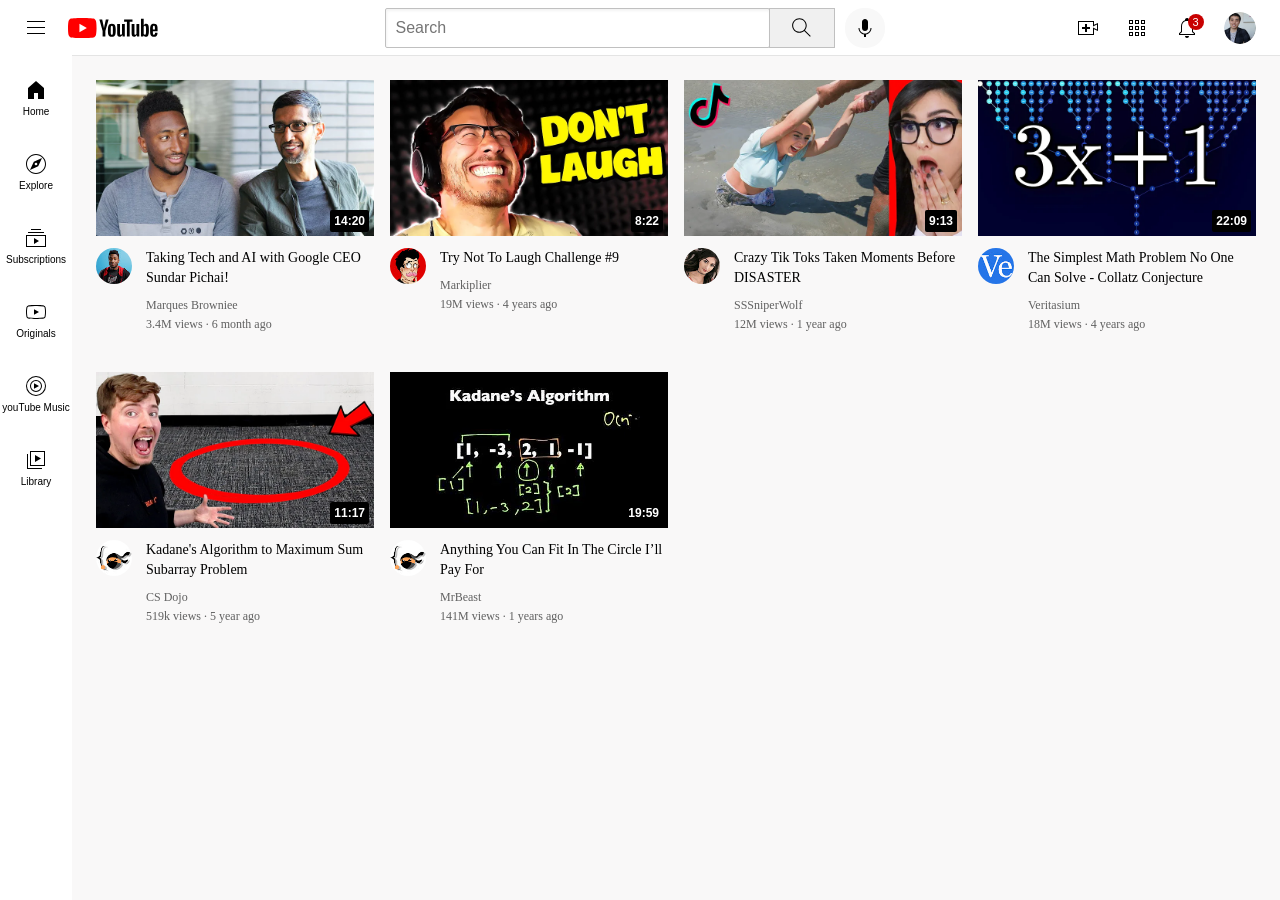
==== commit cd60ff82: "pictures" ====
--- a/index.html
+++ b/index.html
@@ -43,7 +43,7 @@
                     <div class="notifications-count">3</div>
                     <div class="tooltip">Notification</div>
                 </div>
-                <img class="current-user-picture" src="youtube-website/my-channel.jpeg" alt="">
+                <img class="current-user-picture" src="/my-channel.jpeg" alt="">
             </div>
         </div>
         <div class="sidebar">
@@ -75,12 +75,12 @@
         <div class="video-all">
         <div class="video-preview">
             <div class="thumnail-row" >
-                <img class="p1" src="/youtube-website/thumbnail-1.webp" alt="">
+                <img class="p1" src="/thumbnail-1.webp" alt="">
                 <div class="video-time">14:20</div>
             </div>
             <div class="video-grid-info">
                 <div class="channel-picture">
-                    <img class="profile-picture" src="/youtube-website/profile-1.jpeg" alt="">
+                    <img class="profile-picture" src="/profile-1.jpeg" alt="">
                 </div>
                 <div class="video-info">
                     <p class="video-title ">
@@ -99,12 +99,12 @@
 
         <div class="video-preview">
             <div class="thumnail-row" >
-                <img class="p1" src="/youtube-website/thumbnail-2.webp" alt="">
+                <img class="p1" src="thumbnail-2.webp" alt="">
                 <div class="video-time">8:22</div>
             </div>
             <div class="video-grid-info">
                 <div class="channel-picture">
-                    <img class="profile-picture" src="/youtube-website/profile-2.jpeg" alt="">
+                    <img class="profile-picture" src="profile-2.jpeg" alt="">
                 </div>
                 <div class="video-info">
                     <p class="video-title ">
@@ -123,12 +123,12 @@
 
         <div class="video-preview">
             <div class="thumnail-row" >
-                <img class="p1" src="/youtube-website/thumbnail-3.webp" alt="">
+                <img class="p1" src="thumbnail-3.webp" alt="">
                 <div class="video-time">9:13</div>
             </div>
             <div class="video-grid-info">
                 <div class="channel-picture">
-                    <img class="profile-picture" src="/youtube-website/profile-3.jpeg" alt="">
+                    <img class="profile-picture" src="profile-3.jpeg" alt="">
                 </div>
                 <div class="video-info">
                     <p class="video-title ">
@@ -146,12 +146,12 @@
 
         <div class="video-preview">
             <div class="thumnail-row" >
-                <img class="p1" src="/youtube-website/thumbnail-4.webp" alt="">
+                <img class="p1" src="thumbnail-4.webp" alt="">
                 <div class="video-time">22:09</div>
             </div>
             <div class="video-grid-info">
                 <div class="channel-picture">
-                    <img class="profile-picture" src="/youtube-website/profile-4.jpeg" alt="">
+                    <img class="profile-picture" src="profile-4.jpeg" alt="">
                 </div>
                 <div class="video-info">
                     <p class="video-title "> 
@@ -171,12 +171,12 @@
 
         <div class="video-preview">
             <div class="thumnail-row" >
-                <img class="p1" src="/youtube-website/thumbnail-5.webp" alt="">
+                <img class="p1" src="thumbnail-6.webp" alt="">
                 <div class="video-time">11:17</div>
             </div>
             <div class="video-grid-info">
                 <div class="channel-picture">
-                    <img class="profile-picture" src="/youtube-website/profile-5.jpeg" alt="">
+                    <img class="profile-picture" src="profile-5.jpeg" alt="">
                 </div>
                 <div class="video-info">
                     <p class="video-title "> 
@@ -195,12 +195,12 @@
 
         <div class="video-preview">
             <div class="thumnail-row" >
-                <img class="p1" src="/youtube-website/thumbnail-6.webp" alt="">
+                <img class="p1" src="thumbnail-5.webp" alt="">
                 <div class="video-time">19:59</div>
             </div>
             <div class="video-grid-info">
                 <div class="channel-picture">
-                    <img class="profile-picture" src="/youtube-website/profile-6.jpeg" alt="">
+                    <img class="profile-picture" src="profile-5.jpeg" alt="">
                 </div>
                 <div class="video-info">
                     <p class="video-title ">
